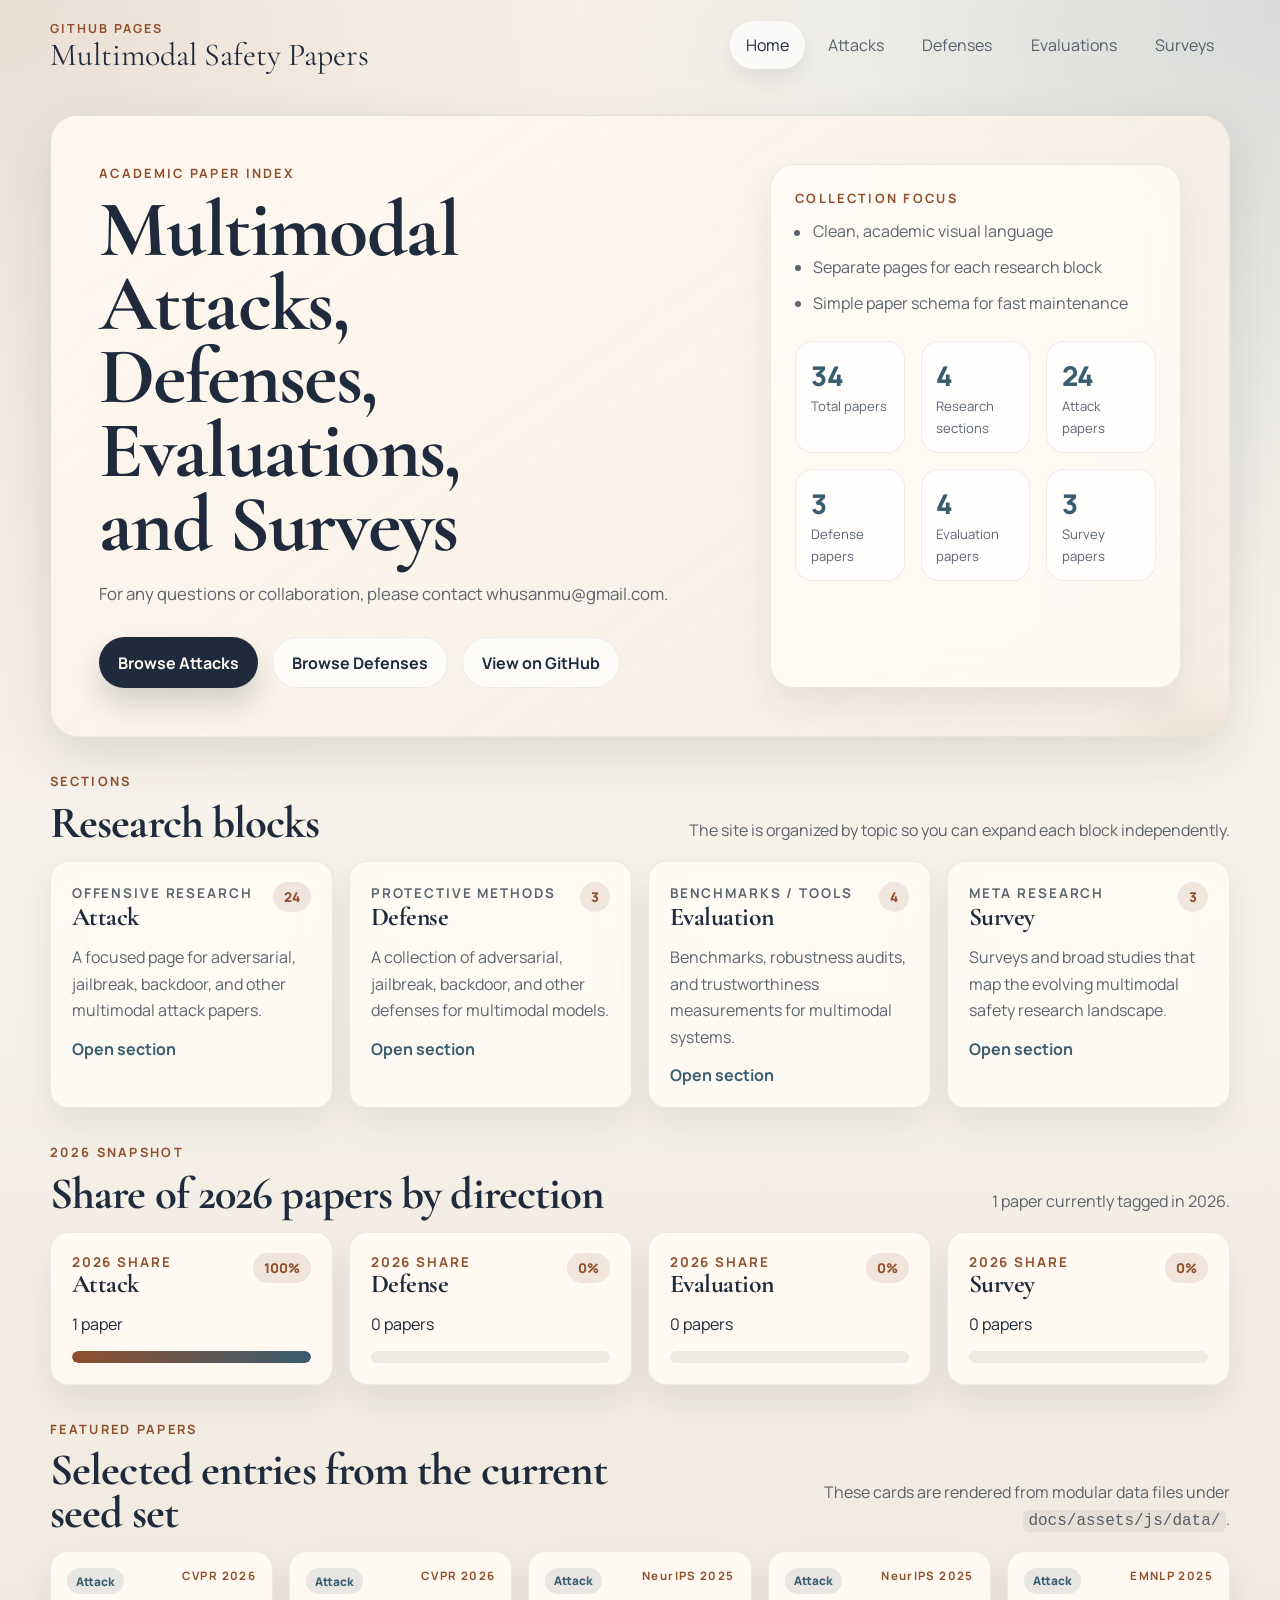
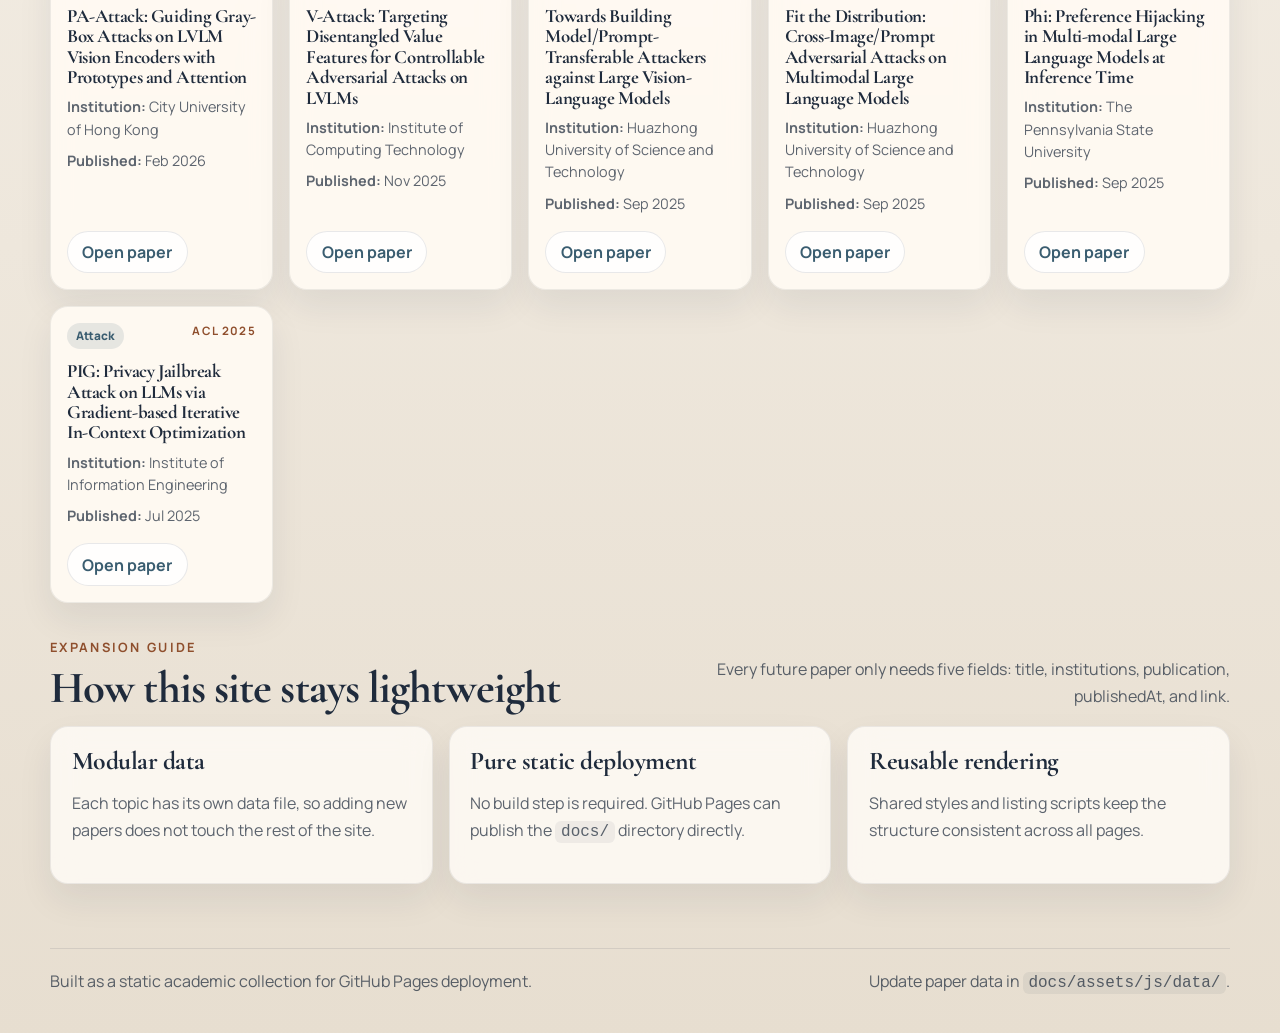
==== docs/index.html @ f01f66c7 "Build GitHub Pages site for MLLM attacks and defenses" ====
<!DOCTYPE html>
<html lang="en">
  <head>
    <meta charset="UTF-8" />
    <meta name="viewport" content="width=device-width, initial-scale=1.0" />
    <title>Multimodal Attack & Defense Papers</title>
    <meta
      name="description"
      content="A curated academic website for multimodal attack, defense, evaluation, and survey papers."
    />
    <link rel="preconnect" href="https://fonts.googleapis.com" />
    <link rel="preconnect" href="https://fonts.gstatic.com" crossorigin />
    <link
      href="https://fonts.googleapis.com/css2?family=Cormorant+Garamond:wght@500;600;700&family=Manrope:wght@400;500;600;700&display=swap"
      rel="stylesheet"
    />
    <link rel="stylesheet" href="./assets/css/main.css" />
  </head>
  <body data-page="home">
    <header id="site-header"></header>
    <main class="page-shell">
      <section class="hero">
        <div class="hero-copy">
          <p class="eyebrow">Academic Paper Index</p>
          <h1>Multimodal Attacks, Defenses, Evaluations, and Surveys</h1>
          <p class="lead">
            For any questions or collaboration, please contact
            <a href="mailto:whusanmu@gmail.com">whusanmu@gmail.com</a>.
          </p>
          <div class="hero-actions">
            <a class="button button-primary" href="./attacks.html">Browse Attacks</a>
            <a class="button button-secondary" href="./defenses.html">Browse Defenses</a>
            <a
              class="button button-secondary"
              href="https://github.com/Summu77/Awesome-MLLMs-Attacks-Defenses"
              target="_blank"
              rel="noreferrer"
            >
              View on GitHub
            </a>
          </div>
        </div>
        <aside class="hero-panel">
          <p class="panel-label">Collection Focus</p>
          <ul class="panel-list">
            <li>Clean, academic visual language</li>
            <li>Separate pages for each research block</li>
            <li>Simple paper schema for fast maintenance</li>
          </ul>
          <div class="stats-grid" id="hero-stats"></div>
        </aside>
      </section>

      <section class="section-block">
        <div class="section-heading">
          <div>
            <p class="eyebrow">Sections</p>
            <h2>Research blocks</h2>
          </div>
          <p class="section-note">
            The site is organized by topic so you can expand each block
            independently.
          </p>
        </div>
        <div class="section-grid" id="section-grid"></div>
      </section>

      <section class="section-block">
        <div class="section-heading">
          <div>
            <p class="eyebrow">2026 Snapshot</p>
            <h2>Share of 2026 papers by direction</h2>
          </div>
          <p class="section-note" id="year-share-note"></p>
        </div>
        <div class="section-grid" id="year-share-grid"></div>
      </section>

      <section class="section-block">
        <div class="section-heading">
          <div>
            <p class="eyebrow">Featured Papers</p>
            <h2>Selected entries from the current seed set</h2>
          </div>
          <p class="section-note">
            These cards are rendered from modular data files under
            <code>docs/assets/js/data/</code>.
          </p>
        </div>
        <div class="paper-grid" id="featured-grid"></div>
      </section>

      <section class="section-block">
        <div class="section-heading">
          <div>
            <p class="eyebrow">Expansion Guide</p>
            <h2>How this site stays lightweight</h2>
          </div>
          <p class="section-note">
            Every future paper only needs five fields: title, institutions,
            publication, publishedAt, and link.
          </p>
        </div>
        <div class="principle-grid">
          <article class="principle-card">
            <h3>Modular data</h3>
            <p>
              Each topic has its own data file, so adding new papers does not
              touch the rest of the site.
            </p>
          </article>
          <article class="principle-card">
            <h3>Pure static deployment</h3>
            <p>
              No build step is required. GitHub Pages can publish the
              <code>docs/</code> directory directly.
            </p>
          </article>
          <article class="principle-card">
            <h3>Reusable rendering</h3>
            <p>
              Shared styles and listing scripts keep the structure consistent
              across all pages.
            </p>
          </article>
        </div>
      </section>
    </main>
    <footer id="site-footer"></footer>
    <script type="module" src="./assets/js/index.js"></script>
  </body>
</html>
---- docs/assets/css/main.css ----
:root {
  --bg: #f5f0e8;
  --bg-deep: #e7ded0;
  --paper: rgba(255, 252, 247, 0.82);
  --paper-strong: rgba(255, 250, 243, 0.94);
  --line: rgba(31, 43, 60, 0.12);
  --ink: #1f2b3c;
  --ink-soft: rgba(31, 43, 60, 0.72);
  --accent: #8f4f2d;
  --accent-soft: rgba(143, 79, 45, 0.12);
  --accent-2: #3a5d70;
  --shadow: 0 18px 50px rgba(31, 43, 60, 0.12);
  --radius-lg: 28px;
  --radius-md: 18px;
  --radius-sm: 12px;
  --max-width: 1180px;
}

* {
  box-sizing: border-box;
}

html {
  scroll-behavior: smooth;
}

body {
  margin: 0;
  color: var(--ink);
  font-family: "Manrope", sans-serif;
  background:
    radial-gradient(circle at top left, rgba(143, 79, 45, 0.14), transparent 28%),
    radial-gradient(circle at top right, rgba(58, 93, 112, 0.18), transparent 24%),
    linear-gradient(180deg, #fbf7f0 0%, var(--bg) 40%, var(--bg-deep) 100%);
  min-height: 100vh;
}

a {
  color: inherit;
  text-decoration: none;
}

code {
  font-family: ui-monospace, SFMono-Regular, Menlo, Consolas, monospace;
  background: rgba(31, 43, 60, 0.06);
  padding: 0.15rem 0.35rem;
  border-radius: 6px;
}

#site-header,
#site-footer,
.page-shell {
  width: min(calc(100% - 2rem), var(--max-width));
  margin: 0 auto;
}

.site-header {
  display: flex;
  align-items: center;
  justify-content: space-between;
  gap: 1rem;
  padding: 1.25rem 0 0.8rem;
}

.brand {
  display: inline-flex;
  flex-direction: column;
  gap: 0.18rem;
}

.brand-mark {
  font-size: 0.78rem;
  letter-spacing: 0.16em;
  text-transform: uppercase;
  color: var(--accent);
  font-weight: 700;
}

.brand-name {
  font-family: "Cormorant Garamond", serif;
  font-size: 2rem;
  line-height: 0.95;
}

.site-nav {
  display: flex;
  align-items: center;
  gap: 0.4rem;
  flex-wrap: wrap;
  justify-content: flex-end;
}

.nav-link {
  padding: 0.8rem 1rem;
  border-radius: 999px;
  color: var(--ink-soft);
  transition: 180ms ease;
}

.nav-link:hover,
.nav-link.active {
  background: rgba(255, 255, 255, 0.72);
  color: var(--ink);
  box-shadow: 0 10px 24px rgba(31, 43, 60, 0.08);
}

.page-shell {
  padding: 2rem 0 4rem;
}

.hero,
.page-hero {
  position: relative;
  overflow: hidden;
  background: linear-gradient(145deg, rgba(255, 250, 243, 0.9), rgba(245, 236, 223, 0.78));
  border: 1px solid rgba(31, 43, 60, 0.08);
  border-radius: var(--radius-lg);
  box-shadow: var(--shadow);
}

.hero {
  display: grid;
  grid-template-columns: minmax(0, 1.4fr) minmax(320px, 0.9fr);
  gap: 2rem;
  padding: 3rem;
}

.page-hero {
  padding: 2.6rem 2.4rem;
}

.hero::after,
.page-hero::after {
  content: "";
  position: absolute;
  inset: auto -10% -35% auto;
  width: 280px;
  height: 280px;
  border-radius: 50%;
  background: radial-gradient(circle, rgba(143, 79, 45, 0.16), transparent 68%);
}

.eyebrow,
.panel-label {
  margin: 0 0 0.7rem;
  font-size: 0.8rem;
  letter-spacing: 0.18em;
  text-transform: uppercase;
  color: var(--accent);
  font-weight: 700;
}

h1,
h2,
h3 {
  margin: 0;
  font-family: "Cormorant Garamond", serif;
  letter-spacing: -0.02em;
}

h1 {
  font-size: clamp(3rem, 7vw, 5rem);
  line-height: 0.92;
  max-width: 10ch;
}

h2 {
  font-size: clamp(2rem, 4vw, 2.8rem);
  line-height: 0.96;
}

h3 {
  font-size: 1.6rem;
  line-height: 1;
}

.lead,
.section-note,
.paper-meta,
.paper-institution,
.footer-copy,
.principle-card p,
.panel-list,
.empty-state {
  color: var(--ink-soft);
  line-height: 1.7;
}

.lead {
  max-width: 62ch;
  margin: 1.15rem 0 0;
  font-size: 1.05rem;
}

.hero-actions {
  display: flex;
  flex-wrap: wrap;
  gap: 0.85rem;
  margin-top: 1.8rem;
}

.button {
  display: inline-flex;
  align-items: center;
  justify-content: center;
  min-height: 48px;
  padding: 0.85rem 1.2rem;
  border-radius: 999px;
  font-weight: 700;
  transition: transform 180ms ease, box-shadow 180ms ease, background 180ms ease;
}

.button:hover {
  transform: translateY(-1px);
}

.button-primary {
  background: var(--ink);
  color: #fff8f1;
  box-shadow: 0 16px 28px rgba(31, 43, 60, 0.18);
}

.button-secondary {
  background: rgba(255, 255, 255, 0.7);
  border: 1px solid rgba(31, 43, 60, 0.08);
}

.hero-panel,
.principle-card,
.paper-card,
.section-card,
.filter-shell {
  background: var(--paper);
  backdrop-filter: blur(14px);
  border: 1px solid rgba(31, 43, 60, 0.08);
  box-shadow: 0 16px 34px rgba(31, 43, 60, 0.08);
}

.hero-panel {
  border-radius: 24px;
  padding: 1.5rem;
  align-self: stretch;
}

.panel-list {
  padding-left: 1.1rem;
  margin: 0 0 1.5rem;
}

.panel-list li + li {
  margin-top: 0.55rem;
}

.stats-grid,
.section-grid,
.paper-grid,
.principle-grid {
  display: grid;
  gap: 1rem;
}

.stats-grid {
  grid-template-columns: repeat(3, minmax(0, 1fr));
}

.stat-card {
  border-radius: var(--radius-md);
  padding: 0.9rem;
  background: rgba(255, 255, 255, 0.78);
  border: 1px solid rgba(31, 43, 60, 0.08);
}

.stat-value {
  display: block;
  font-size: 1.7rem;
  font-weight: 800;
  color: var(--accent-2);
}

.stat-label {
  font-size: 0.82rem;
  color: var(--ink-soft);
}

.section-block {
  margin-top: 2.2rem;
}

.section-block.compact {
  margin-top: 1.6rem;
}

.section-heading {
  display: flex;
  align-items: end;
  justify-content: space-between;
  gap: 1rem;
  margin-bottom: 1rem;
}

.section-note {
  max-width: 34rem;
  margin: 0;
  text-align: right;
}

.heading-inline {
  display: flex;
  align-items: center;
  gap: 0.9rem;
  flex-wrap: wrap;
}

.hero-inline-nav {
  display: flex;
  align-items: center;
  gap: 0.6rem;
  flex-wrap: wrap;
  margin-top: 1.4rem;
}

.section-grid {
  grid-template-columns: repeat(auto-fit, minmax(230px, 1fr));
}

.subsection-block + .subsection-block {
  margin-top: 2rem;
}

.section-card,
.paper-card,
.principle-card {
  border-radius: var(--radius-md);
  padding: 1.3rem;
}

.section-card {
  display: flex;
  flex-direction: column;
  gap: 0.9rem;
}

.section-card-top {
  display: flex;
  align-items: flex-start;
  justify-content: space-between;
  gap: 1rem;
}

.section-kicker {
  margin: 0;
  color: var(--accent);
  font-size: 0.84rem;
  font-weight: 700;
  text-transform: uppercase;
  letter-spacing: 0.14em;
}

.section-card p {
  margin: 0;
  color: var(--ink-soft);
  line-height: 1.65;
}

.section-count {
  padding: 0.35rem 0.7rem;
  border-radius: 999px;
  background: var(--accent-soft);
  color: var(--accent);
  font-size: 0.84rem;
  font-weight: 800;
}

.text-link {
  font-weight: 700;
  color: var(--accent-2);
}

.muted-link {
  font-weight: 700;
  color: rgba(31, 43, 60, 0.48);
}

.paper-grid {
  grid-template-columns: repeat(auto-fit, minmax(220px, 1fr));
}

.grouping-note {
  color: rgba(31, 43, 60, 0.58);
  font-size: 0.92rem;
}

.inline-nav {
  display: flex;
  align-items: center;
  gap: 0.6rem;
  flex-wrap: wrap;
}

.inline-nav-item {
  display: inline-flex;
  align-items: center;
  gap: 0.45rem;
}

.inline-nav-link {
  display: inline-flex;
  align-items: center;
  min-height: 34px;
  padding: 0.45rem 0.8rem;
  border-radius: 999px;
  background: rgba(255, 255, 255, 0.78);
  border: 1px solid rgba(31, 43, 60, 0.08);
  color: var(--ink);
  font-size: 0.92rem;
  font-weight: 700;
}

.inline-nav-link.disabled {
  color: rgba(31, 43, 60, 0.42);
}

.paper-bucket + .paper-bucket {
  margin-top: 1.2rem;
}

.paper-bucket-stack {
  display: block;
}

.expandable-paper-group:not(.expanded) .paper-card-collapsed {
  display: none;
}

.expandable-paper-group:not(.expanded) .bucket-hidden-until-expand {
  display: none;
}

.paper-bucket-head {
  display: flex;
  align-items: center;
  justify-content: space-between;
  gap: 1rem;
  margin-bottom: 0.9rem;
}

.paper-bucket-head h3 {
  font-size: 1.35rem;
}

.paper-expand-actions {
  display: flex;
  justify-content: center;
  margin-top: 1rem;
}

.paper-expand-toggle {
  min-height: 40px;
  padding: 0.6rem 1rem;
  border: 1px solid rgba(31, 43, 60, 0.1);
  border-radius: 999px;
  background: rgba(255, 255, 255, 0.84);
  color: var(--ink);
  font: inherit;
  font-weight: 700;
  cursor: pointer;
}

.paper-expand-toggle:hover {
  background: rgba(255, 255, 255, 0.98);
}

.paper-card {
  display: flex;
  flex-direction: column;
  gap: 0.75rem;
  padding: 1rem;
  min-height: 230px;
  border-radius: var(--radius-md);
  background: var(--paper-strong);
  border: 1px solid rgba(31, 43, 60, 0.08);
  box-shadow: 0 16px 34px rgba(31, 43, 60, 0.08);
  overflow: hidden;
}

.paper-card-top {
  display: flex;
  align-items: flex-start;
  justify-content: space-between;
  gap: 0.75rem;
}

.paper-badge {
  display: inline-flex;
  align-items: center;
  gap: 0.35rem;
  padding: 0.28rem 0.58rem;
  border-radius: 999px;
  background: rgba(58, 93, 112, 0.12);
  color: var(--accent-2);
  font-size: 0.74rem;
  font-weight: 800;
}

.paper-publication {
  font-size: 0.72rem;
  letter-spacing: 0.12em;
  color: var(--accent);
  font-weight: 700;
}

.paper-title {
  font-size: 1.18rem;
  line-height: 1.08;
}

.paper-front-copy {
  display: flex;
  flex-direction: column;
  gap: 0.55rem;
  flex: 1;
}

.paper-institution,
.paper-meta {
  margin: 0;
  font-size: 0.9rem;
  line-height: 1.55;
}

.paper-actions {
  margin-top: auto;
  padding-top: 0.25rem;
}

.paper-link {
  display: inline-flex;
  align-items: center;
  gap: 0.5rem;
  font-weight: 700;
  color: var(--accent-2);
}

.paper-button {
  min-height: 38px;
  padding: 0.58rem 0.9rem;
  border-radius: 999px;
  background: rgba(255, 255, 255, 0.84);
  border: 1px solid rgba(31, 43, 60, 0.1);
}

.filter-shell {
  display: grid;
  grid-template-columns: minmax(0, 1.8fr) minmax(220px, 0.8fr) minmax(200px, 0.8fr);
  gap: 1rem;
  border-radius: var(--radius-md);
  padding: 1rem;
  margin-top: 1.4rem;
}

.filter-field {
  display: flex;
  flex-direction: column;
  gap: 0.45rem;
}

.filter-field label {
  font-size: 0.82rem;
  text-transform: uppercase;
  letter-spacing: 0.12em;
  color: var(--accent);
  font-weight: 700;
}

.filter-field input,
.filter-field select {
  width: 100%;
  height: 52px;
  min-height: 52px;
  border: 1px solid rgba(31, 43, 60, 0.1);
  border-radius: 14px;
  padding: 0.85rem 1rem;
  background: rgba(255, 255, 255, 0.72);
  color: var(--ink);
  font: inherit;
}

.principle-grid {
  grid-template-columns: repeat(auto-fit, minmax(230px, 1fr));
}

.empty-state {
  margin-top: 1rem;
  padding: 1.2rem 1.4rem;
  border-radius: var(--radius-md);
  background: rgba(255, 255, 255, 0.65);
  border: 1px dashed rgba(31, 43, 60, 0.16);
}

.year-share-card {
  border-radius: var(--radius-md);
  padding: 1.3rem;
  background: var(--paper-strong);
  border: 1px solid rgba(31, 43, 60, 0.08);
  box-shadow: 0 16px 34px rgba(31, 43, 60, 0.08);
}

.share-bar {
  width: 100%;
  height: 12px;
  border-radius: 999px;
  background: rgba(31, 43, 60, 0.08);
  overflow: hidden;
}

.share-bar-fill {
  display: block;
  height: 100%;
  border-radius: inherit;
  background: linear-gradient(90deg, var(--accent), var(--accent-2));
}

.hidden {
  display: none;
}

.site-footer {
  padding: 0 0 2.5rem;
}

.footer-card {
  border-top: 1px solid rgba(31, 43, 60, 0.1);
  padding-top: 1.2rem;
  display: flex;
  justify-content: space-between;
  gap: 1rem;
  flex-wrap: wrap;
}

.footer-copy {
  margin: 0;
}

.back-to-top {
  position: fixed;
  right: 22px;
  bottom: 22px;
  z-index: 30;
  min-height: 44px;
  padding: 0.7rem 0.95rem;
  border: 1px solid rgba(31, 43, 60, 0.12);
  border-radius: 999px;
  background: rgba(255, 251, 245, 0.92);
  color: var(--ink);
  box-shadow: 0 16px 32px rgba(31, 43, 60, 0.16);
  font: inherit;
  font-weight: 800;
  cursor: pointer;
  opacity: 0;
  pointer-events: none;
  transform: translateY(8px);
  transition: opacity 180ms ease, transform 180ms ease, background 180ms ease;
}

.back-to-top.visible {
  opacity: 1;
  pointer-events: auto;
  transform: translateY(0);
}

.back-to-top:hover {
  background: rgba(255, 255, 255, 0.98);
}

@media (max-width: 900px) {
  .hero {
    grid-template-columns: 1fr;
    padding: 2.2rem;
  }

  .section-heading,
  .footer-card {
    align-items: flex-start;
    flex-direction: column;
  }

  .section-note {
    text-align: left;
  }

  .filter-shell {
    grid-template-columns: 1fr;
  }
}

@media (max-width: 640px) {
  #site-header,
  #site-footer,
  .page-shell {
    width: min(calc(100% - 1.2rem), var(--max-width));
  }

  .site-header {
    flex-direction: column;
    align-items: flex-start;
  }

  .site-nav {
    justify-content: flex-start;
  }

  .hero,
  .page-hero {
    padding: 1.5rem;
  }

  .paper-grid,
  .section-grid,
  .principle-grid {
    grid-template-columns: 1fr;
  }
}
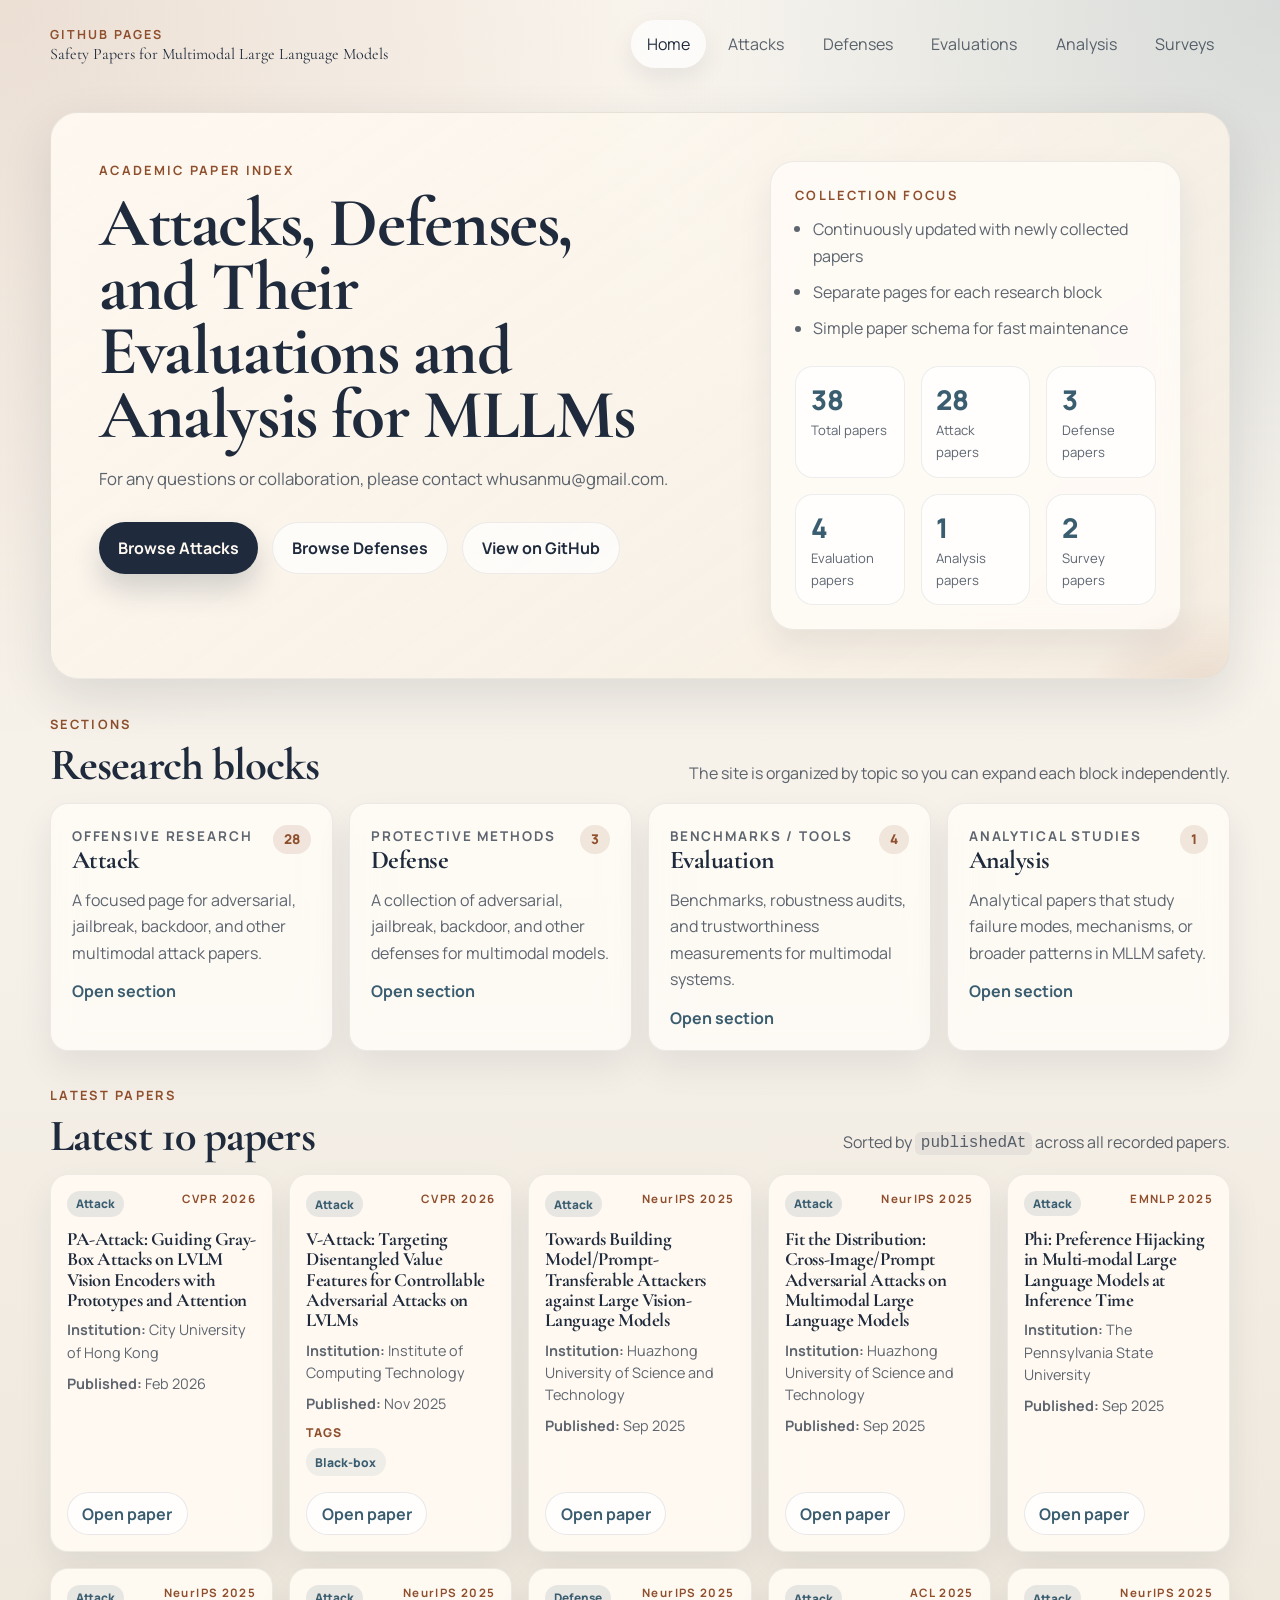
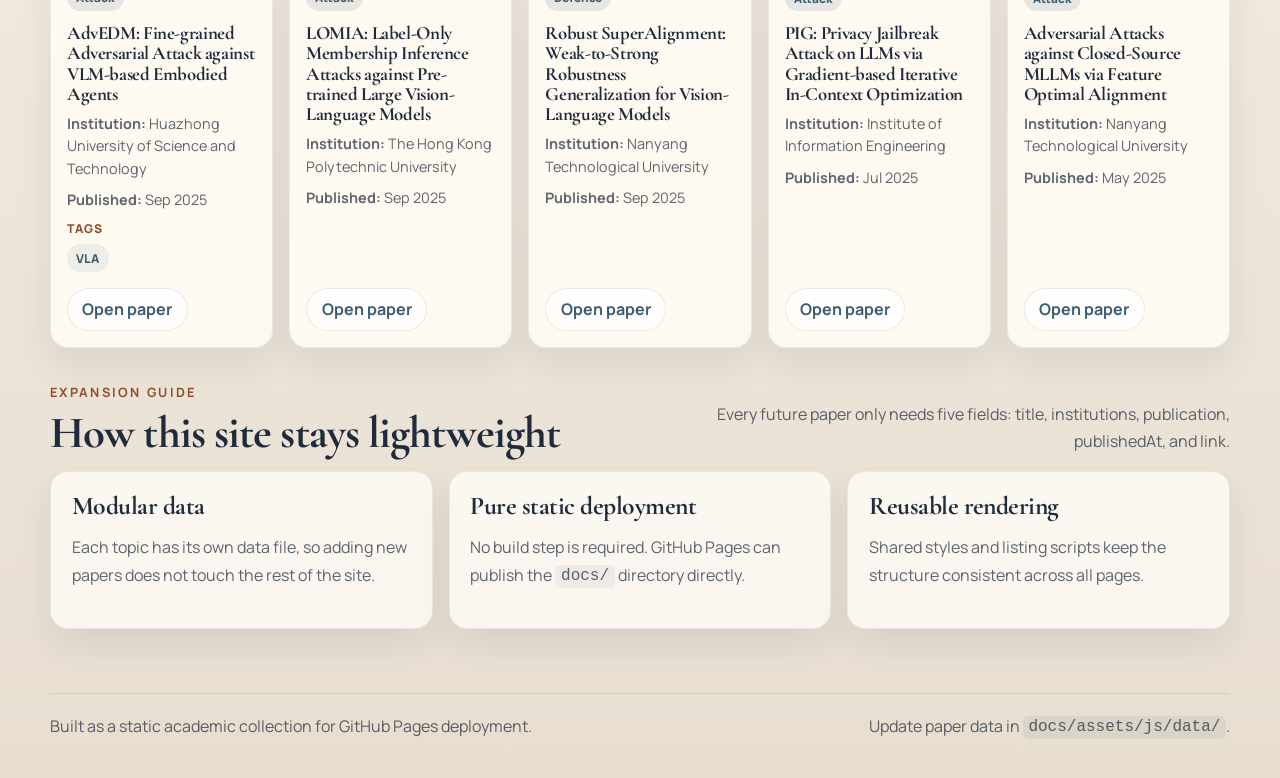
==== commit 8c981546: "Add analysis section and refine attack/defense taxonomy" ====
--- a/docs/index.html
+++ b/docs/index.html
@@ -3,10 +3,10 @@
   <head>
     <meta charset="UTF-8" />
     <meta name="viewport" content="width=device-width, initial-scale=1.0" />
-    <title>Multimodal Attack & Defense Papers</title>
+    <title>Safety Papers for Multimodal Large Language Models</title>
     <meta
       name="description"
-      content="A curated academic website for multimodal attack, defense, evaluation, and survey papers."
+      content="A curated academic website covering attacks, defenses, evaluations, and surveys for MLLMs."
     />
     <link rel="preconnect" href="https://fonts.googleapis.com" />
     <link rel="preconnect" href="https://fonts.gstatic.com" crossorigin />
@@ -22,7 +22,7 @@
       <section class="hero">
         <div class="hero-copy">
           <p class="eyebrow">Academic Paper Index</p>
-          <h1>Multimodal Attacks, Defenses, Evaluations, and Surveys</h1>
+          <h1>Attacks, Defenses, and Their Evaluations and <span class="hero-nowrap">Analysis for MLLMs</span></h1>
           <p class="lead">
             For any questions or collaboration, please contact
             <a href="mailto:whusanmu@gmail.com">whusanmu@gmail.com</a>.
@@ -43,7 +43,7 @@
         <aside class="hero-panel">
           <p class="panel-label">Collection Focus</p>
           <ul class="panel-list">
-            <li>Clean, academic visual language</li>
+            <li>Continuously updated with newly collected papers</li>
             <li>Separate pages for each research block</li>
             <li>Simple paper schema for fast maintenance</li>
           </ul>
@@ -68,23 +68,11 @@
       <section class="section-block">
         <div class="section-heading">
           <div>
-            <p class="eyebrow">2026 Snapshot</p>
-            <h2>Share of 2026 papers by direction</h2>
-          </div>
-          <p class="section-note" id="year-share-note"></p>
-        </div>
-        <div class="section-grid" id="year-share-grid"></div>
-      </section>
-
-      <section class="section-block">
-        <div class="section-heading">
-          <div>
-            <p class="eyebrow">Featured Papers</p>
-            <h2>Selected entries from the current seed set</h2>
+            <p class="eyebrow">Latest Papers</p>
+            <h2>Latest 10 papers</h2>
           </div>
           <p class="section-note">
-            These cards are rendered from modular data files under
-            <code>docs/assets/js/data/</code>.
+            Sorted by <code>publishedAt</code> across all recorded papers.
           </p>
         </div>
         <div class="paper-grid" id="featured-grid"></div>
--- a/docs/assets/css/main.css
+++ b/docs/assets/css/main.css
@@ -78,8 +78,10 @@
 
 .brand-name {
   font-family: "Cormorant Garamond", serif;
-  font-size: 2rem;
-  line-height: 0.95;
+  font-size: clamp(0.9rem, 1.25vw, 1.15rem);
+  line-height: 1;
+  max-width: none;
+  white-space: nowrap;
 }
 
 .site-nav {
@@ -127,6 +129,118 @@
 
 .page-hero {
   padding: 2.6rem 2.4rem;
+}
+
+.page-hero-top {
+  display: flex;
+  align-items: flex-start;
+  justify-content: space-between;
+  gap: 1.2rem;
+}
+
+.page-hero-top > div:first-child {
+  min-width: 0;
+}
+
+.hero-view-control {
+  width: min(240px, 100%);
+  flex: 0 0 240px;
+}
+
+.view-toggle {
+  width: 100%;
+  min-height: 88px;
+  position: relative;
+  overflow: hidden;
+  display: grid;
+  grid-template-columns: 1fr;
+  gap: 0.2rem;
+  border: 1px solid rgba(31, 43, 60, 0.08);
+  border-radius: 20px;
+  padding: 0.95rem 1rem 1rem;
+  background:
+    linear-gradient(145deg, rgba(255, 255, 255, 0.94), rgba(244, 235, 223, 0.9)),
+    radial-gradient(circle at top right, rgba(58, 93, 112, 0.12), transparent 48%);
+  color: var(--ink);
+  font: inherit;
+  text-align: left;
+  cursor: pointer;
+  box-shadow: 0 18px 36px rgba(31, 43, 60, 0.1);
+  transition:
+    transform 180ms ease,
+    box-shadow 180ms ease,
+    border-color 180ms ease,
+    background 180ms ease;
+}
+
+.view-toggle::before {
+  content: "";
+  position: absolute;
+  top: 12px;
+  right: 12px;
+  width: 42px;
+  height: 42px;
+  border-radius: 14px;
+  background:
+    linear-gradient(145deg, rgba(143, 79, 45, 0.16), rgba(58, 93, 112, 0.14));
+  box-shadow: inset 0 1px 0 rgba(255, 255, 255, 0.55);
+}
+
+.view-toggle::after {
+  content: attr(data-next-view);
+  position: absolute;
+  top: 22px;
+  right: 18px;
+  font-size: 0.68rem;
+  font-weight: 800;
+  letter-spacing: 0.08em;
+  text-transform: uppercase;
+  color: var(--accent-2);
+}
+
+.view-toggle:hover {
+  transform: translateY(-1px);
+  box-shadow: 0 22px 40px rgba(31, 43, 60, 0.14);
+  border-color: rgba(58, 93, 112, 0.18);
+}
+
+.view-toggle:active {
+  transform: translateY(1px);
+}
+
+.view-toggle[data-view-mode="table"] {
+  background:
+    linear-gradient(145deg, rgba(245, 251, 253, 0.96), rgba(228, 240, 245, 0.94)),
+    radial-gradient(circle at top right, rgba(58, 93, 112, 0.18), transparent 48%);
+  border-color: rgba(58, 93, 112, 0.16);
+}
+
+.view-toggle-kicker,
+.view-toggle-mode,
+.view-toggle-hint {
+  position: relative;
+  z-index: 1;
+}
+
+.view-toggle-kicker {
+  font-size: 0.7rem;
+  font-weight: 800;
+  letter-spacing: 0.14em;
+  text-transform: uppercase;
+  color: var(--accent);
+}
+
+.view-toggle-mode {
+  font-family: "Cormorant Garamond", serif;
+  font-size: 1.9rem;
+  line-height: 0.9;
+  color: var(--ink);
+}
+
+.view-toggle-hint {
+  font-size: 0.82rem;
+  color: rgba(31, 43, 60, 0.62);
+  font-weight: 700;
 }
 
 .hero::after,
@@ -162,6 +276,15 @@
   font-size: clamp(3rem, 7vw, 5rem);
   line-height: 0.92;
   max-width: 10ch;
+}
+
+.hero-copy h1 {
+  max-width: 16ch;
+  font-size: clamp(2.55rem, 5.6vw, 4.35rem);
+}
+
+.hero-nowrap {
+  white-space: nowrap;
 }
 
 h2 {
@@ -432,6 +555,10 @@
   display: none;
 }
 
+.expandable-paper-group:not(.expanded) .paper-row-collapsed {
+  display: none;
+}
+
 .expandable-paper-group:not(.expanded) .bucket-hidden-until-expand {
   display: none;
 }
@@ -521,6 +648,38 @@
   flex: 1;
 }
 
+.paper-tag-group {
+  display: flex;
+  flex-direction: column;
+  gap: 0.45rem;
+}
+
+.paper-tag-label {
+  font-size: 0.76rem;
+  font-weight: 800;
+  letter-spacing: 0.08em;
+  text-transform: uppercase;
+  color: var(--accent);
+}
+
+.paper-tags {
+  display: flex;
+  flex-wrap: wrap;
+  gap: 0.45rem;
+}
+
+.paper-tag {
+  display: inline-flex;
+  align-items: center;
+  min-height: 28px;
+  padding: 0.22rem 0.58rem;
+  border-radius: 999px;
+  background: rgba(58, 93, 112, 0.08);
+  color: var(--accent-2);
+  font-size: 0.76rem;
+  font-weight: 800;
+}
+
 .paper-institution,
 .paper-meta {
   margin: 0;
@@ -551,11 +710,20 @@
 
 .filter-shell {
   display: grid;
-  grid-template-columns: minmax(0, 1.8fr) minmax(220px, 0.8fr) minmax(200px, 0.8fr);
+  grid-template-columns:
+    minmax(0, 1.7fr)
+    minmax(220px, 0.8fr)
+    minmax(200px, 0.8fr)
+    minmax(180px, 0.7fr);
   gap: 1rem;
   border-radius: var(--radius-md);
   padding: 1rem;
   margin-top: 1.4rem;
+}
+
+.subtype-filter-shell {
+  margin-top: 0;
+  margin-bottom: 1rem;
 }
 
 .filter-field {
@@ -585,6 +753,76 @@
   font: inherit;
 }
 
+.paper-table-shell {
+  overflow-x: auto;
+  border-radius: var(--radius-md);
+  background: rgba(255, 255, 255, 0.8);
+  border: 1px solid rgba(31, 43, 60, 0.08);
+  box-shadow: 0 16px 34px rgba(31, 43, 60, 0.06);
+}
+
+.paper-table {
+  width: 100%;
+  min-width: 880px;
+  border-collapse: collapse;
+}
+
+.paper-table th,
+.paper-table td {
+  padding: 0.95rem 1rem;
+  border-bottom: 1px solid rgba(31, 43, 60, 0.08);
+  text-align: left;
+  vertical-align: top;
+}
+
+.paper-table th {
+  font-size: 0.8rem;
+  text-transform: uppercase;
+  letter-spacing: 0.1em;
+  color: var(--accent);
+  font-weight: 800;
+  background: rgba(247, 243, 236, 0.92);
+}
+
+.paper-table tbody tr:last-child td {
+  border-bottom: none;
+}
+
+.paper-table-title {
+  min-width: 280px;
+  font-weight: 700;
+  color: var(--ink);
+  line-height: 1.45;
+}
+
+.paper-table-type {
+  width: 120px;
+}
+
+.paper-table-tags {
+  min-width: 180px;
+}
+
+.table-badge {
+  white-space: nowrap;
+}
+
+.table-tag {
+  margin: 0 0.35rem 0.35rem 0;
+}
+
+.paper-table-link {
+  display: inline-flex;
+  align-items: center;
+  min-height: 34px;
+  padding: 0.45rem 0.8rem;
+  border-radius: 999px;
+  background: rgba(58, 93, 112, 0.08);
+  color: var(--accent-2);
+  font-weight: 800;
+  white-space: nowrap;
+}
+
 .principle-grid {
   grid-template-columns: repeat(auto-fit, minmax(230px, 1fr));
 }
@@ -678,6 +916,15 @@
     padding: 2.2rem;
   }
 
+  .page-hero-top {
+    flex-direction: column;
+  }
+
+  .hero-view-control {
+    width: 100%;
+    flex-basis: auto;
+  }
+
   .section-heading,
   .footer-card {
     align-items: flex-start;
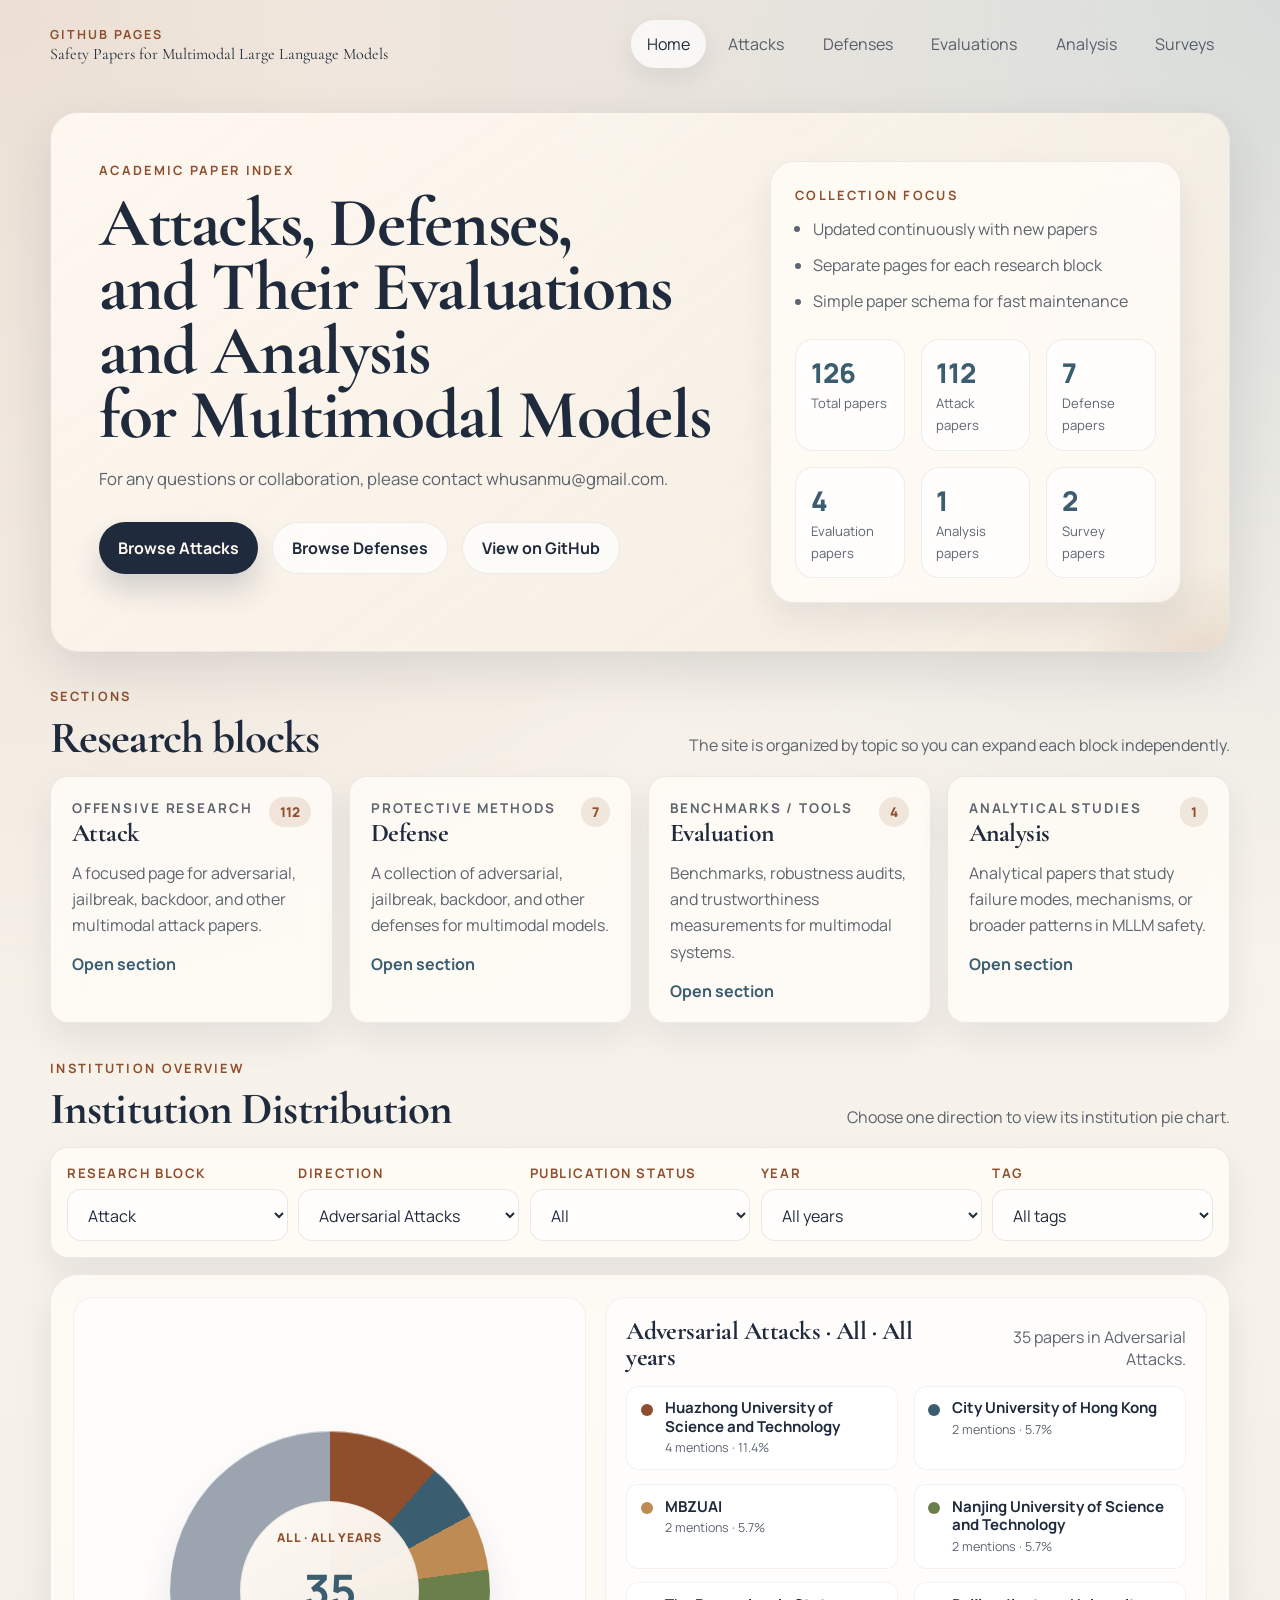
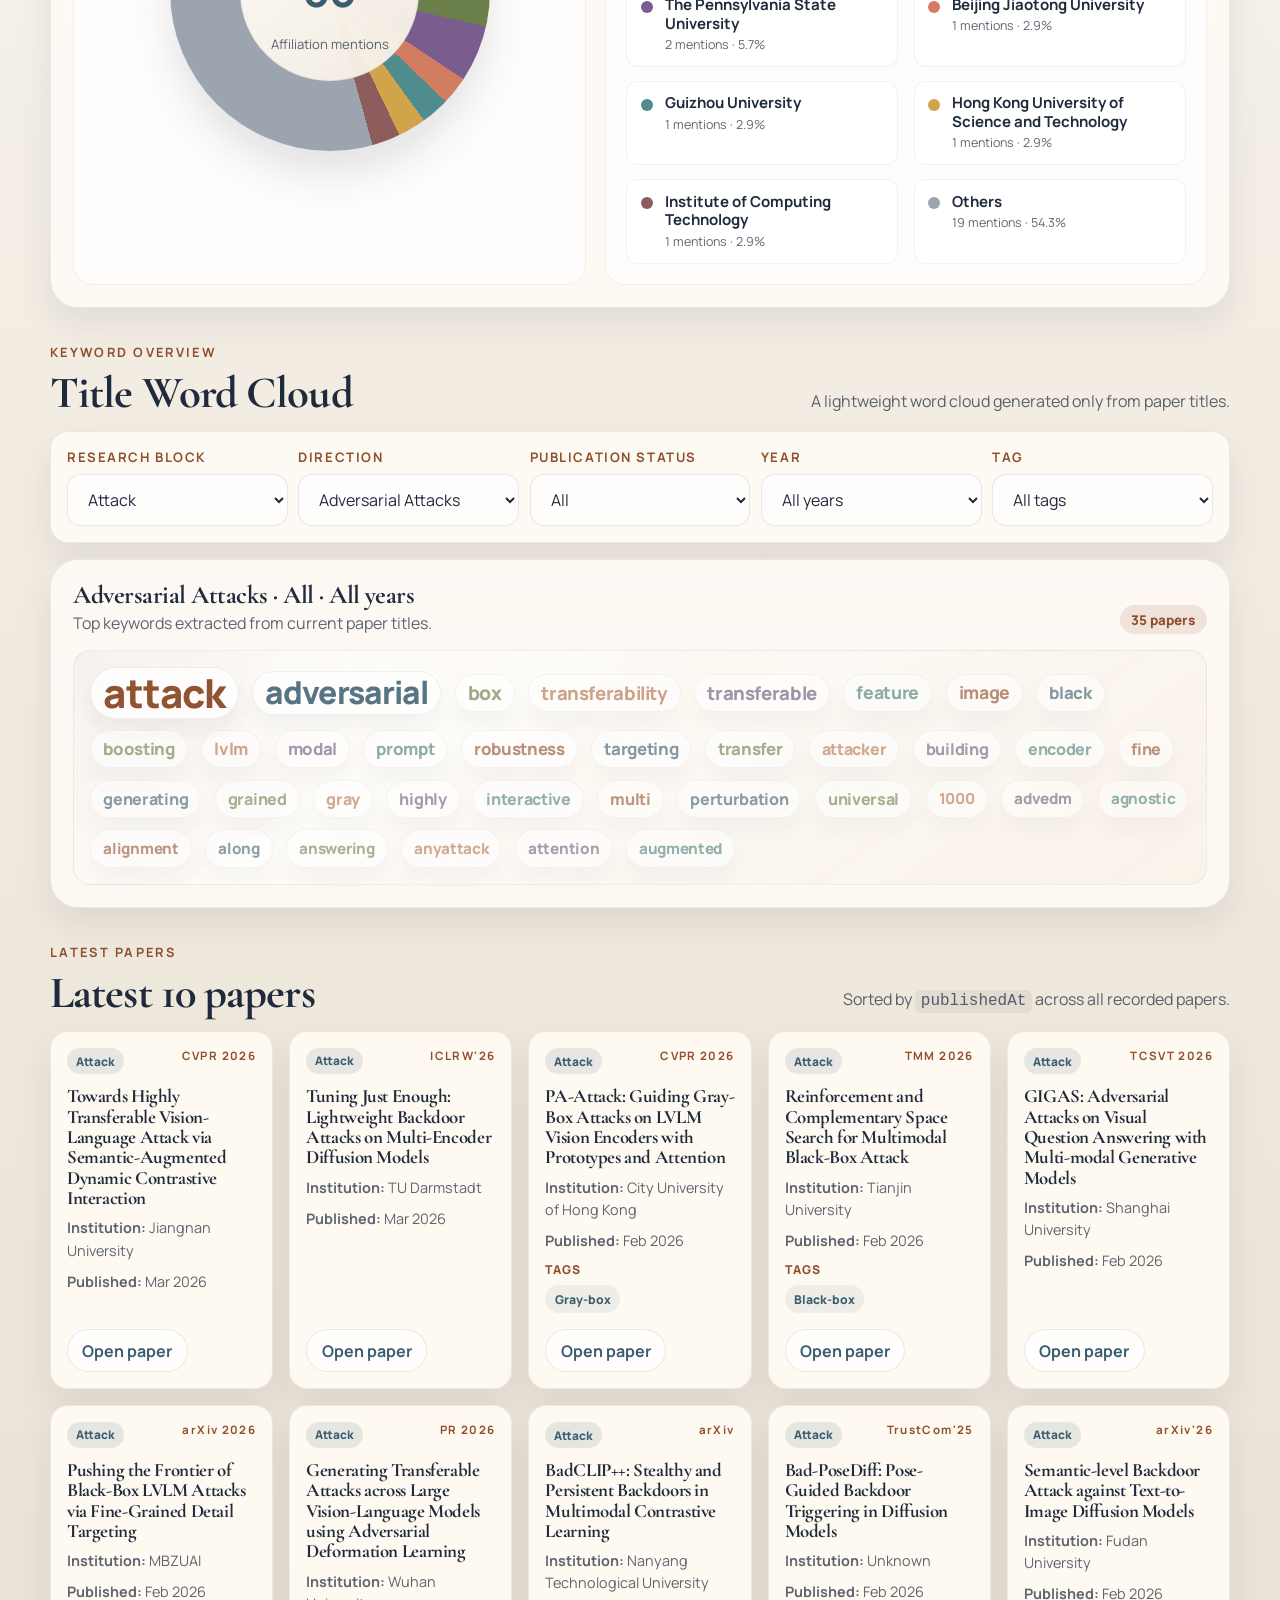
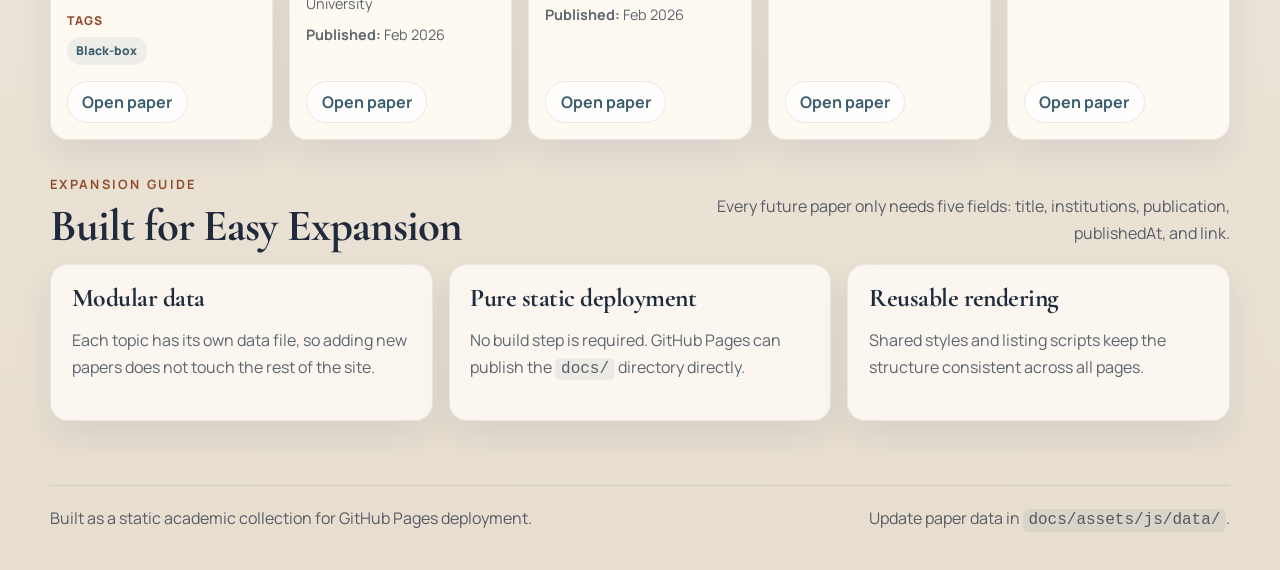
==== commit 2a7d9ddb: "Add homepage analytics modules and optimize filters" ====
--- a/docs/index.html
+++ b/docs/index.html
@@ -3,10 +3,10 @@
   <head>
     <meta charset="UTF-8" />
     <meta name="viewport" content="width=device-width, initial-scale=1.0" />
-    <title>Safety Papers for Multimodal Large Language Models</title>
+    <title>Safety Papers for Multimodal Models: VLPs, VLMs, VLAs, and Agents</title>
     <meta
       name="description"
-      content="A curated academic website covering attacks, defenses, evaluations, and surveys for MLLMs."
+      content="A curated academic website covering attacks, defenses, evaluations, analysis, and surveys for multimodal models."
     />
     <link rel="preconnect" href="https://fonts.googleapis.com" />
     <link rel="preconnect" href="https://fonts.gstatic.com" crossorigin />
@@ -22,7 +22,12 @@
       <section class="hero">
         <div class="hero-copy">
           <p class="eyebrow">Academic Paper Index</p>
-          <h1>Attacks, Defenses, and Their Evaluations and <span class="hero-nowrap">Analysis for MLLMs</span></h1>
+          <h1>
+            Attacks, Defenses,<br />
+            <span class="hero-nowrap">and Their Evaluations</span><br />
+            and Analysis<br />
+            <span class="hero-nowrap">for Multimodal Models</span>
+          </h1>
           <p class="lead">
             For any questions or collaboration, please contact
             <a href="mailto:whusanmu@gmail.com">whusanmu@gmail.com</a>.
@@ -43,7 +48,7 @@
         <aside class="hero-panel">
           <p class="panel-label">Collection Focus</p>
           <ul class="panel-list">
-            <li>Continuously updated with newly collected papers</li>
+            <li>Updated continuously with new papers</li>
             <li>Separate pages for each research block</li>
             <li>Simple paper schema for fast maintenance</li>
           </ul>
@@ -68,6 +73,115 @@
       <section class="section-block">
         <div class="section-heading">
           <div>
+            <p class="eyebrow">Institution Overview</p>
+            <h2>Institution Distribution</h2>
+          </div>
+          <p class="section-note">
+            Choose one direction to view its institution pie chart.
+          </p>
+        </div>
+        <div class="institution-module">
+          <div class="filter-shell institution-filter-shell">
+            <div class="filter-field">
+              <label for="institution-primary-select">Research block</label>
+              <select id="institution-primary-select"></select>
+            </div>
+            <div class="filter-field">
+              <label for="institution-secondary-select">Direction</label>
+              <select id="institution-secondary-select"></select>
+            </div>
+            <div class="filter-field">
+              <label for="institution-status-select">Publication status</label>
+              <select id="institution-status-select"></select>
+            </div>
+            <div class="filter-field">
+              <label for="institution-year-select">Year</label>
+              <select id="institution-year-select"></select>
+            </div>
+            <div class="filter-field">
+              <label for="institution-tag-select">Tag</label>
+              <select id="institution-tag-select"></select>
+            </div>
+          </div>
+          <div class="institution-panel">
+            <div class="institution-chart-panel">
+              <div class="institution-chart-shell">
+                <div class="institution-pie" id="institution-pie" aria-hidden="true"></div>
+                <div class="institution-pie-center">
+                  <span class="institution-pie-kicker" id="institution-current-label">Adversarial Attacks</span>
+                  <strong class="institution-pie-value" id="institution-total">0</strong>
+                  <span class="institution-pie-meta">Affiliation mentions</span>
+                </div>
+              </div>
+            </div>
+            <div class="institution-legend-panel">
+              <div class="institution-legend-head">
+                <h3 id="institution-legend-title">Adversarial Attacks</h3>
+                <p id="institution-legend-note">
+                  Top institutions ranked by affiliation mentions in the selected direction.
+                </p>
+              </div>
+              <div class="institution-legend-grid" id="institution-legend"></div>
+              <div class="empty-state hidden" id="institution-empty-state">
+                No institution data is available for the current direction yet.
+              </div>
+            </div>
+          </div>
+        </div>
+      </section>
+
+      <section class="section-block">
+        <div class="section-heading">
+          <div>
+            <p class="eyebrow">Keyword Overview</p>
+            <h2>Title Word Cloud</h2>
+          </div>
+          <p class="section-note">
+            A lightweight word cloud generated only from paper titles.
+          </p>
+        </div>
+        <div class="wordcloud-module">
+          <div class="filter-shell institution-filter-shell">
+            <div class="filter-field">
+              <label for="wordcloud-primary-select">Research block</label>
+              <select id="wordcloud-primary-select"></select>
+            </div>
+            <div class="filter-field">
+              <label for="wordcloud-secondary-select">Direction</label>
+              <select id="wordcloud-secondary-select"></select>
+            </div>
+            <div class="filter-field">
+              <label for="wordcloud-status-select">Publication status</label>
+              <select id="wordcloud-status-select"></select>
+            </div>
+            <div class="filter-field">
+              <label for="wordcloud-year-select">Year</label>
+              <select id="wordcloud-year-select"></select>
+            </div>
+            <div class="filter-field">
+              <label for="wordcloud-tag-select">Tag</label>
+              <select id="wordcloud-tag-select"></select>
+            </div>
+          </div>
+          <div class="wordcloud-panel">
+            <div class="wordcloud-head">
+              <div>
+                <h3 id="wordcloud-title">Adversarial Attacks · All · All years</h3>
+                <p id="wordcloud-note">Top keywords extracted from current paper titles.</p>
+              </div>
+              <span class="section-count" id="wordcloud-paper-count">0 papers</span>
+            </div>
+            <div class="wordcloud-canvas" id="wordcloud-canvas"></div>
+            <div class="empty-state hidden" id="wordcloud-empty-state">
+              No title keywords are available for the current selection yet.
+            </div>
+          </div>
+        </div>
+      </section>
+
+      <section class="section-block">
+        <div class="section-heading">
+          <div>
             <p class="eyebrow">Latest Papers</p>
             <h2>Latest 10 papers</h2>
           </div>
@@ -82,7 +196,7 @@
         <div class="section-heading">
           <div>
             <p class="eyebrow">Expansion Guide</p>
-            <h2>How this site stays lightweight</h2>
+            <h2>Built for Easy Expansion</h2>
           </div>
           <p class="section-note">
             Every future paper only needs five fields: title, institutions,
--- a/docs/assets/css/main.css
+++ b/docs/assets/css/main.css
@@ -446,6 +446,217 @@
   grid-template-columns: repeat(auto-fit, minmax(230px, 1fr));
 }
 
+.institution-module {
+  display: grid;
+  gap: 1rem;
+}
+
+.wordcloud-module {
+  display: grid;
+  gap: 1rem;
+}
+
+.filter-shell.institution-filter-shell {
+  grid-template-columns: repeat(5, minmax(0, calc((100% - 2.6rem) / 5)));
+  gap: 0.65rem;
+  margin-top: 0;
+}
+
+.filter-shell.institution-filter-shell .filter-field {
+  min-width: 0;
+}
+
+.filter-shell.institution-filter-shell .filter-field select,
+.filter-shell.institution-filter-shell .filter-field input {
+  min-width: 0;
+}
+
+.institution-panel {
+  display: grid;
+  grid-template-columns: minmax(280px, 0.92fr) minmax(0, 1.08fr);
+  gap: 1.2rem;
+  padding: 1.4rem;
+  border-radius: var(--radius-lg);
+  background: var(--paper);
+  backdrop-filter: blur(14px);
+  border: 1px solid rgba(31, 43, 60, 0.08);
+  box-shadow: 0 16px 34px rgba(31, 43, 60, 0.08);
+}
+
+.wordcloud-panel {
+  display: grid;
+  gap: 1rem;
+  padding: 1.4rem;
+  border-radius: var(--radius-lg);
+  background: var(--paper);
+  backdrop-filter: blur(14px);
+  border: 1px solid rgba(31, 43, 60, 0.08);
+  box-shadow: 0 16px 34px rgba(31, 43, 60, 0.08);
+}
+
+.institution-chart-panel,
+.institution-legend-panel {
+  border-radius: calc(var(--radius-md) + 2px);
+  background: rgba(255, 255, 255, 0.64);
+  border: 1px solid rgba(31, 43, 60, 0.06);
+  padding: 1.25rem;
+}
+
+.institution-chart-panel {
+  display: flex;
+  align-items: center;
+  justify-content: center;
+}
+
+.institution-chart-shell {
+  width: min(100%, 320px);
+  aspect-ratio: 1;
+  position: relative;
+  display: grid;
+  place-items: center;
+}
+
+.institution-pie {
+  width: 100%;
+  height: 100%;
+  border-radius: 50%;
+  background: conic-gradient(rgba(31, 43, 60, 0.12) 0deg 360deg);
+  box-shadow:
+    inset 0 1px 0 rgba(255, 255, 255, 0.5),
+    0 24px 38px rgba(31, 43, 60, 0.12);
+}
+
+.institution-pie-center {
+  position: absolute;
+  inset: 22%;
+  border-radius: 50%;
+  background: linear-gradient(145deg, rgba(255, 251, 245, 0.98), rgba(245, 238, 228, 0.96));
+  display: grid;
+  place-items: center;
+  text-align: center;
+  padding: 1rem;
+  box-shadow: inset 0 0 0 1px rgba(31, 43, 60, 0.06);
+}
+
+.institution-pie-kicker {
+  font-size: 0.76rem;
+  font-weight: 800;
+  letter-spacing: 0.08em;
+  text-transform: uppercase;
+  color: var(--accent);
+}
+
+.institution-pie-value {
+  font-size: clamp(1.8rem, 5vw, 2.8rem);
+  line-height: 0.9;
+  color: var(--accent-2);
+}
+
+.institution-pie-meta {
+  font-size: 0.82rem;
+  color: var(--ink-soft);
+}
+
+.institution-legend-head {
+  display: flex;
+  align-items: end;
+  justify-content: space-between;
+  gap: 1rem;
+  margin-bottom: 1rem;
+}
+
+.institution-legend-head p {
+  margin: 0;
+  color: var(--ink-soft);
+  text-align: right;
+}
+
+.institution-legend-grid {
+  display: grid;
+  grid-template-columns: repeat(2, minmax(0, 1fr));
+  gap: 0.85rem 1rem;
+}
+
+.institution-legend-item {
+  display: flex;
+  align-items: flex-start;
+  gap: 0.75rem;
+  min-height: 56px;
+  padding: 0.8rem 0.85rem;
+  border-radius: var(--radius-sm);
+  background: rgba(255, 255, 255, 0.76);
+  border: 1px solid rgba(31, 43, 60, 0.06);
+}
+
+.institution-legend-dot {
+  width: 12px;
+  height: 12px;
+  margin-top: 0.3rem;
+  border-radius: 50%;
+  flex: 0 0 12px;
+}
+
+.institution-legend-copy {
+  min-width: 0;
+  display: grid;
+  gap: 0.16rem;
+}
+
+.institution-legend-copy strong {
+  font-size: 0.94rem;
+  line-height: 1.25;
+  word-break: break-word;
+}
+
+.institution-legend-copy span {
+  font-size: 0.78rem;
+  color: var(--ink-soft);
+}
+
+.wordcloud-head {
+  display: flex;
+  align-items: end;
+  justify-content: space-between;
+  gap: 1rem;
+}
+
+.wordcloud-head p {
+  margin: 0.3rem 0 0;
+  color: var(--ink-soft);
+}
+
+.wordcloud-canvas {
+  display: flex;
+  flex-wrap: wrap;
+  align-items: center;
+  gap: 0.7rem 0.85rem;
+  min-height: 220px;
+  padding: 1rem;
+  border-radius: var(--radius-md);
+  background:
+    radial-gradient(circle at top left, rgba(143, 79, 45, 0.08), transparent 24%),
+    linear-gradient(145deg, rgba(255, 255, 255, 0.82), rgba(247, 240, 229, 0.72));
+  border: 1px solid rgba(31, 43, 60, 0.06);
+}
+
+.wordcloud-term {
+  display: inline-flex;
+  align-items: center;
+  justify-content: center;
+  min-height: 2.4rem;
+  padding: 0.3rem 0.75rem;
+  border-radius: 999px;
+  background: rgba(255, 255, 255, 0.84);
+  border: 1px solid rgba(31, 43, 60, 0.08);
+  color: var(--word-color);
+  font-size: var(--word-size);
+  font-weight: 800;
+  line-height: 1;
+  letter-spacing: -0.02em;
+  opacity: var(--word-opacity);
+  box-shadow: 0 12px 22px rgba(31, 43, 60, 0.06);
+}
+
 .subsection-block + .subsection-block {
   margin-top: 2rem;
 }
@@ -963,7 +1174,25 @@
 
   .paper-grid,
   .section-grid,
-  .principle-grid {
+  .principle-grid,
+  .institution-legend-grid {
     grid-template-columns: 1fr;
   }
-}
+
+  .institution-panel {
+    grid-template-columns: 1fr;
+  }
+
+  .institution-chart-shell {
+    width: min(100%, 280px);
+  }
+
+  .institution-legend-head {
+    display: grid;
+    gap: 0.35rem;
+  }
+
+  .institution-legend-head p {
+    text-align: left;
+  }
+}
